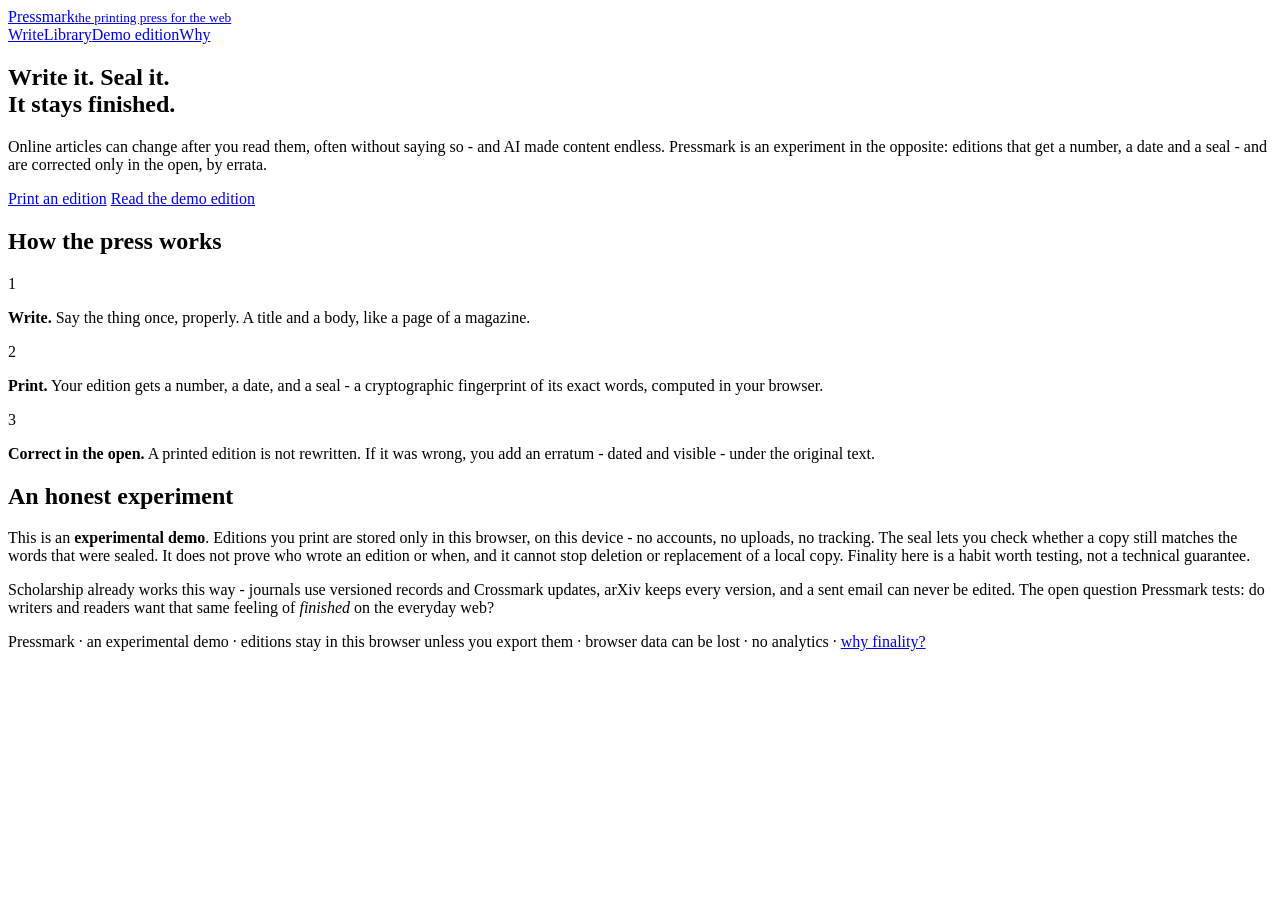
==== index.html @ 06781052 "Create index.html for Pressmark web application This HTML file serves as the main structure for the " ====
<!DOCTYPE html>
<html lang="en">
<head>
<meta charset="utf-8">
<meta name="viewport" content="width=device-width, initial-scale=1">
<title>Pressmark - the printing press for the web</title>
<meta name="description" content="An experiment in final editions: write it, seal it, correct it only by visible errata.">
<meta http-equiv="Content-Security-Policy" content="default-src 'self'; style-src 'self' 'unsafe-inline'; script-src 'self'; img-src 'self'; connect-src 'self'; base-uri 'none'; form-action 'none'">
<link rel="icon" type="image/svg+xml" href="assets/favicon.svg">
<link rel="stylesheet" href="assets/style.css">
</head>
<body>
<header class="site"><div class="wrap">
  <a class="masthead" href="index.html">Pressmark<small>the printing press for the web</small></a>
  <nav class="main">
    <a href="write.html">Write</a><a href="library.html">Library</a><a href="edition.html?id=sample">Demo edition</a><a href="about.html">Why</a>
  </nav>
</div></header>
<main><div class="wrap">
  <section class="hero">
    <h1>Write it. Seal it.<br>It stays finished.</h1>
    <p class="sub">Online articles can change after you read them, often without saying so - and AI made content endless. Pressmark is an experiment in the opposite: editions that get a number, a date and a seal - and are corrected only in the open, by errata.</p>
    <div class="row" style="justify-content:center">
      <a class="btn" href="write.html">Print an edition</a>
      <a class="btn secondary" href="edition.html?id=sample">Read the demo edition</a>
    </div>
  </section>
  <h2 class="section">How the press works</h2>
  <div class="steps">
    <div class="step"><div class="num">1</div><p><strong>Write.</strong> Say the thing once, properly. A title and a body, like a page of a magazine.</p></div>
    <div class="step"><div class="num">2</div><p><strong>Print.</strong> Your edition gets a number, a date, and a seal - a cryptographic fingerprint of its exact words, computed in your browser.</p></div>
    <div class="step"><div class="num">3</div><p><strong>Correct in the open.</strong> A printed edition is not rewritten. If it was wrong, you add an erratum - dated and visible - under the original text.</p></div>
  </div>
  <h2 class="section">An honest experiment</h2>
  <div class="notice">
    This is an <strong>experimental demo</strong>. Editions you print are stored only in this browser, on this device - no accounts, no uploads, no tracking. The seal lets you check whether a copy still matches the words that were sealed. It does not prove who wrote an edition or when, and it cannot stop deletion or replacement of a local copy. Finality here is a habit worth testing, not a technical guarantee.
  </div>
  <p>Scholarship already works this way - journals use versioned records and Crossmark updates, arXiv keeps every version, and a sent email can never be edited. The open question Pressmark tests: do writers and readers want that same feeling of <em>finished</em> on the everyday web?</p>
</div></main>
<footer class="site"><div class="wrap">
  Pressmark · an experimental demo · editions stay in this browser unless you export them · browser data can be lost · no analytics · <a href="about.html">why finality?</a>
</div></footer>
<script src="assets/app.js"></script>
</body>
</html>
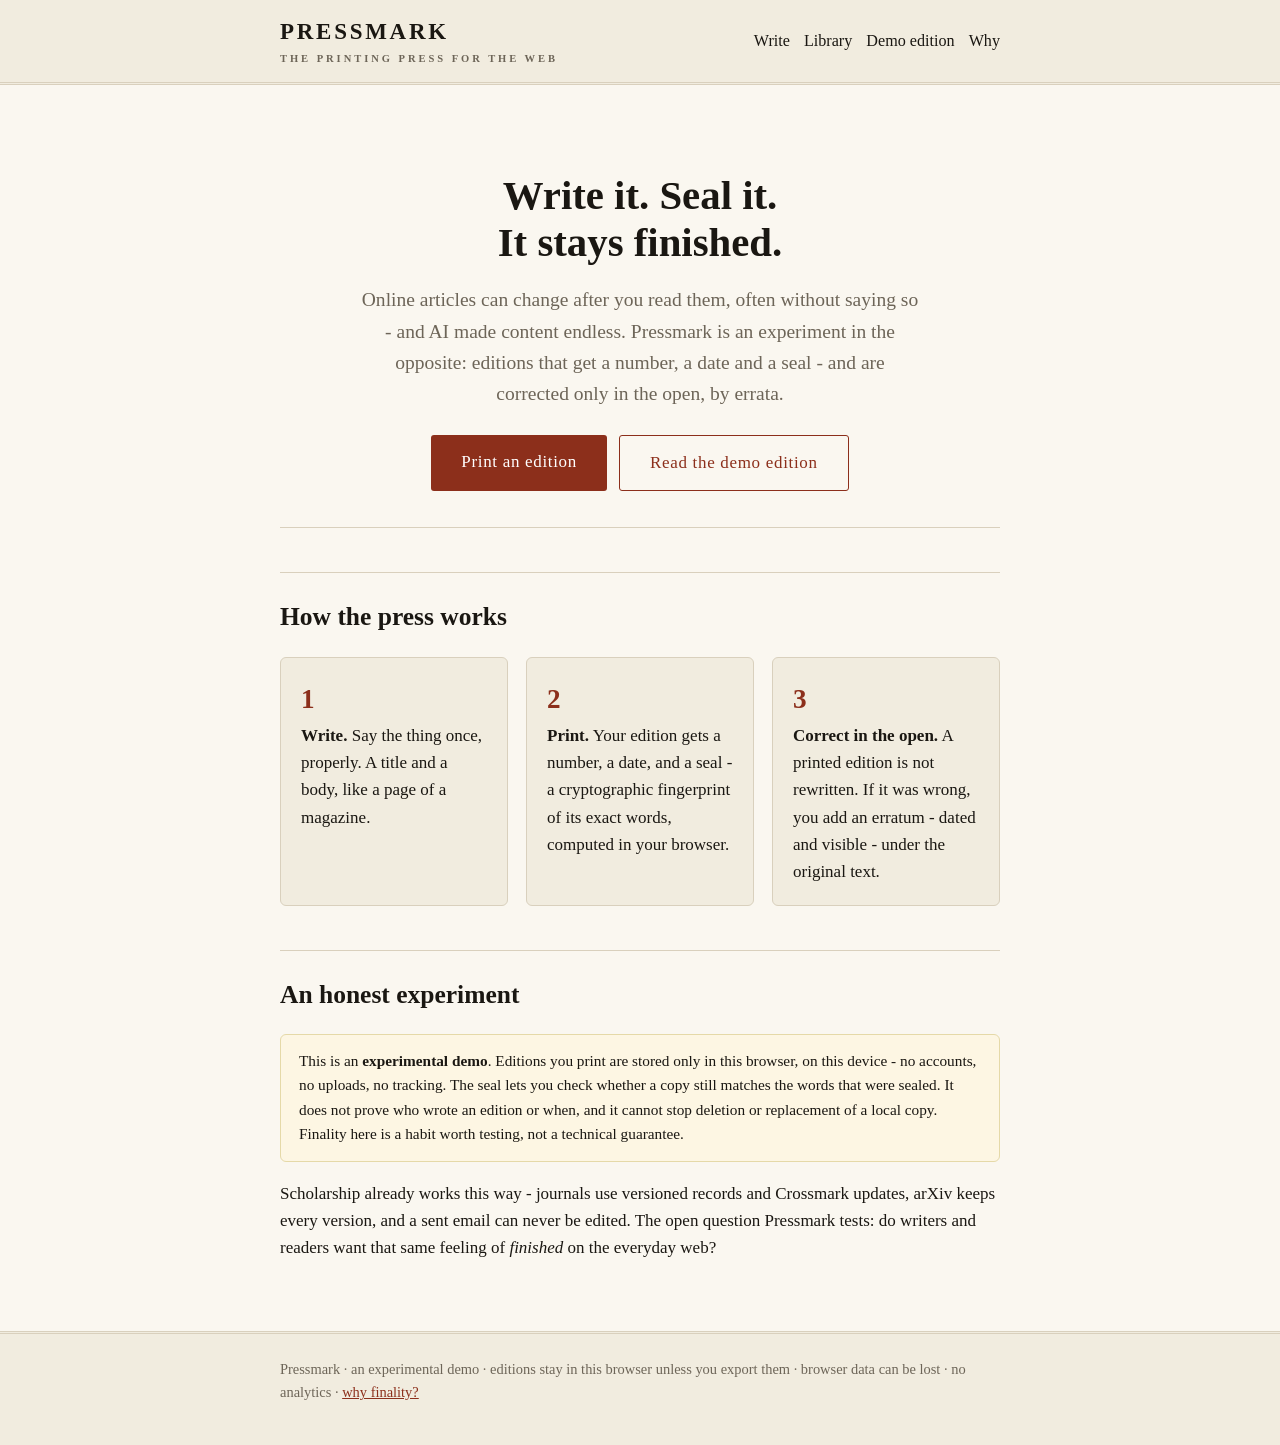
==== commit 485e1532: "Add Google site verification meta tag" ====
--- a/index.html
+++ b/index.html
@@ -4,6 +4,7 @@
 <meta charset="utf-8">
 <meta name="viewport" content="width=device-width, initial-scale=1">
 <title>Pressmark - the printing press for the web</title>
+<meta name="google-site-verification" content="R3Jjy_NTB_Dfga_tRyby6kHTOuZl6YpTrTNB0ja5k1M">
 <meta name="description" content="An experiment in final editions: write it, seal it, correct it only by visible errata.">
 <meta http-equiv="Content-Security-Policy" content="default-src 'self'; style-src 'self' 'unsafe-inline'; script-src 'self'; img-src 'self'; connect-src 'self'; base-uri 'none'; form-action 'none'">
 <link rel="icon" type="image/svg+xml" href="assets/favicon.svg">
--- a/assets/style.css
+++ b/assets/style.css
@@ -0,0 +1,85 @@
+:root {
+  --ink: #1a1712; --paper: #faf7f0; --paper2: #f1ecdf; --accent: #8c2f1b;
+  --accent2: #b8552f; --muted: #6d6558; --line: #d9d0bd; --seal: #22406b;
+}
+* { box-sizing: border-box; margin: 0; padding: 0; }
+html { font-size: 17px; }
+body {
+  font-family: Georgia, 'Iowan Old Style', 'Times New Roman', serif;
+  background: var(--paper); color: var(--ink); line-height: 1.6;
+}
+a { color: var(--accent); }
+.wrap { max-width: 760px; margin: 0 auto; padding: 0 20px; }
+header.site {
+  border-bottom: 3px double var(--line); padding: 14px 0; background: var(--paper2);
+}
+header.site .wrap { display: flex; align-items: center; justify-content: space-between; flex-wrap: wrap; gap: 10px; }
+.masthead { font-size: 1.35rem; letter-spacing: .12em; text-transform: uppercase; text-decoration: none; color: var(--ink); font-weight: bold; }
+.masthead small { display: block; font-size: .62rem; letter-spacing: .28em; color: var(--muted); }
+nav.main a { margin-left: 14px; text-decoration: none; color: var(--ink); font-size: .95rem; }
+nav.main a:hover { color: var(--accent); text-decoration: underline; }
+#langswitch { font-family: inherit; font-size: .85rem; padding: 4px 6px; background: var(--paper); border: 1px solid var(--line); border-radius: 4px; }
+main { padding: 40px 0 70px; }
+.hero { text-align: center; padding: 48px 0 36px; border-bottom: 1px solid var(--line); }
+.hero h1 { font-size: 2.4rem; line-height: 1.15; margin-bottom: 18px; }
+.hero p.sub { font-size: 1.15rem; color: var(--muted); max-width: 560px; margin: 0 auto 26px; }
+.btn {
+  display: inline-block; font-family: inherit; font-size: 1rem; cursor: pointer;
+  background: var(--accent); color: #fff; border: none; padding: 13px 30px;
+  border-radius: 3px; text-decoration: none; letter-spacing: .04em;
+}
+.btn:hover { background: var(--accent2); }
+.btn.secondary { background: transparent; color: var(--accent); border: 1.5px solid var(--accent); }
+.btn.secondary:hover { background: var(--paper2); }
+.btn:disabled { opacity: .5; cursor: default; }
+h2.section { font-size: 1.5rem; margin: 44px 0 14px; padding-top: 24px; border-top: 1px solid var(--line); }
+.steps { display: grid; grid-template-columns: repeat(auto-fit, minmax(200px, 1fr)); gap: 18px; margin: 20px 0; }
+.step { background: var(--paper2); border: 1px solid var(--line); border-radius: 6px; padding: 20px; }
+.step .num { font-size: 1.6rem; color: var(--accent); font-weight: bold; }
+.card {
+  border: 1px solid var(--line); border-left: 5px solid var(--seal);
+  background: #fff; border-radius: 4px; padding: 20px 22px; margin: 16px 0;
+}
+.card .meta { font-size: .82rem; color: var(--muted); letter-spacing: .05em; }
+.card h3 { margin: 6px 0 8px; font-size: 1.25rem; }
+.sealblock {
+  background: var(--paper2); border: 1px dashed var(--seal); border-radius: 6px;
+  padding: 14px 18px; margin: 18px 0; font-size: .88rem;
+}
+.sealblock code { font-family: 'Courier New', monospace; font-size: .78rem; word-break: break-all; color: var(--seal); }
+.badge-sealed {
+  display: inline-block; background: var(--seal); color: #fff; font-size: .72rem;
+  letter-spacing: .14em; text-transform: uppercase; padding: 3px 10px; border-radius: 12px;
+}
+label.f { display: block; font-size: .9rem; color: var(--muted); margin: 18px 0 6px; }
+input[type=text], textarea {
+  width: 100%; font-family: inherit; font-size: 1rem; padding: 12px 14px;
+  border: 1.5px solid var(--line); border-radius: 4px; background: #fff; color: var(--ink);
+}
+textarea { min-height: 260px; resize: vertical; }
+.wordcount { text-align: right; font-size: .8rem; color: var(--muted); margin-top: 4px; }
+article.edition { background: #fff; border: 1px solid var(--line); border-radius: 4px; padding: 34px 34px 26px; margin: 20px 0; box-shadow: 0 1px 4px rgba(0,0,0,.05); }
+article.edition .body { white-space: pre-wrap; }
+.erratum { border-left: 3px solid var(--accent); background: var(--paper2); padding: 12px 16px; margin: 12px 0; font-size: .95rem; }
+.erratum .when { font-size: .78rem; color: var(--muted); }
+.notice { background: #fdf6e3; border: 1px solid #e5d9a8; border-radius: 6px; padding: 14px 18px; font-size: .9rem; margin: 18px 0; }
+.empty { text-align: center; color: var(--muted); padding: 50px 0; }
+footer.site { border-top: 3px double var(--line); padding: 24px 0 40px; font-size: .85rem; color: var(--muted); background: var(--paper2); }
+#consent-banner {
+  position: fixed; left: 0; right: 0; bottom: 0; background: var(--ink); color: var(--paper);
+  padding: 14px 18px; display: none; z-index: 50; font-size: .88rem;
+}
+#consent-banner .inner { max-width: 760px; margin: 0 auto; display: flex; gap: 12px; align-items: center; flex-wrap: wrap; }
+#consent-banner button { font-family: inherit; padding: 8px 16px; border-radius: 3px; border: none; cursor: pointer; }
+#consent-banner .allow { background: var(--accent2); color: #fff; }
+#consent-banner .deny { background: transparent; color: var(--paper); border: 1px solid var(--muted); }
+dialog { border: 1px solid var(--line); border-radius: 8px; padding: 26px; max-width: 480px; width: calc(100% - 40px); }
+dialog::backdrop { background: rgba(26,23,18,.45); }
+dialog h3 { margin-bottom: 12px; }
+dialog .sealblock { margin: 14px 0; }
+.row { display: flex; gap: 12px; flex-wrap: wrap; margin-top: 16px; }
+@media (max-width: 480px) {
+  .hero h1 { font-size: 1.8rem; }
+  article.edition { padding: 22px 18px; }
+  nav.main a { margin-left: 10px; font-size: .88rem; }
+}
